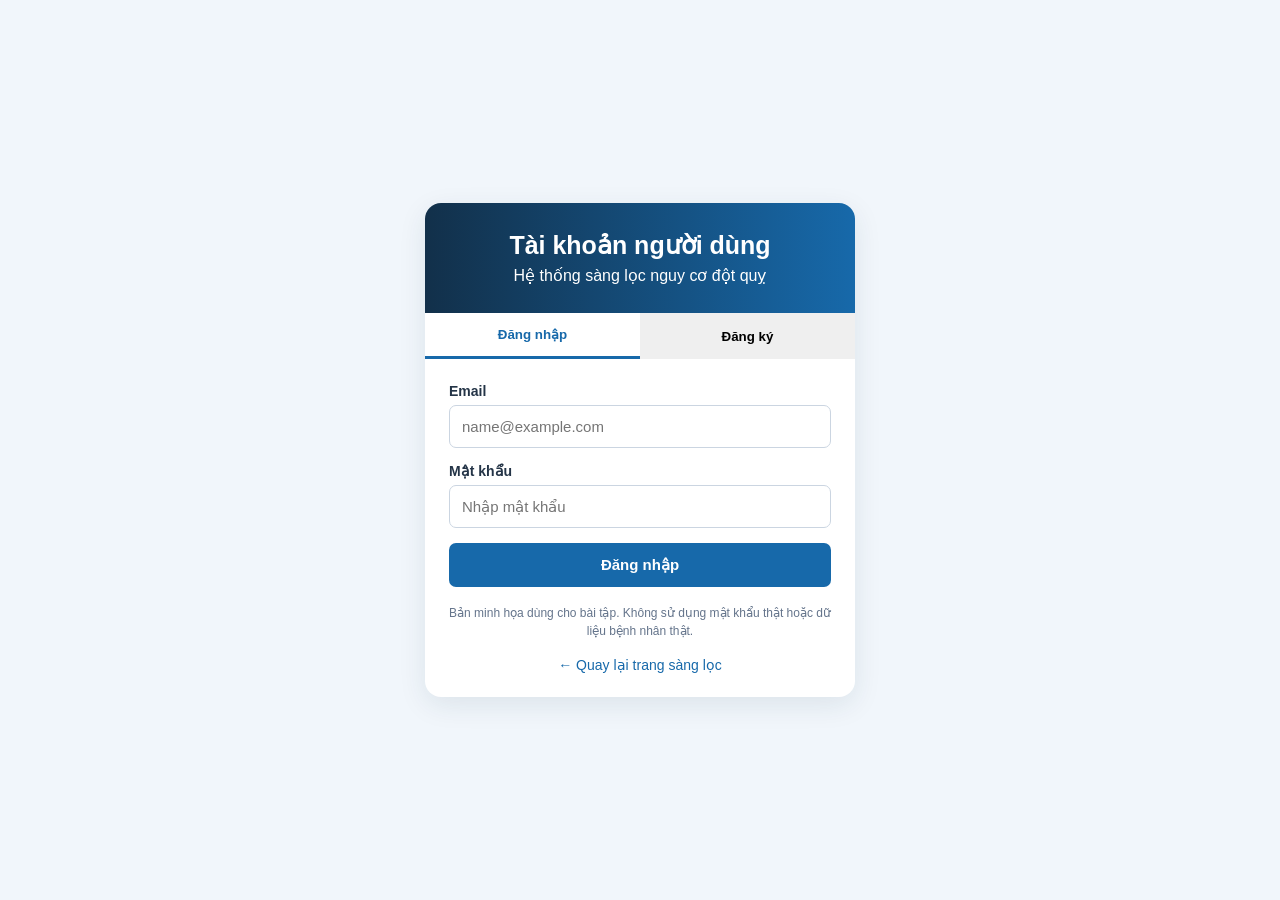
==== frontend/DANGKY DANGNHAP.HTML @ a81690df "update frontend and requirements files" ====
<!DOCTYPE html>
<html lang="vi">
<head>
    <meta charset="UTF-8">
    <meta name="viewport" content="width=device-width, initial-scale=1.0">
    <title>Đăng nhập / Đăng ký</title>

    <style>
        * {
            box-sizing: border-box;
            margin: 0;
            padding: 0;
        }

        body {
            font-family: Arial, sans-serif;
            background: #f1f6fb;
            color: #243447;
            min-height: 100vh;
            display: flex;
            justify-content: center;
            align-items: center;
            padding: 20px;
        }

        .auth {
            width: 100%;
            max-width: 430px;
            background: white;
            border-radius: 16px;
            box-shadow: 0 8px 28px #12304a18;
            overflow: hidden;
        }

        .top {
            background: linear-gradient(to right, #12304a, #1769aa);
            color: white;
            text-align: center;
            padding: 28px 20px;
        }

        .top h1 {
            font-size: 25px;
            margin-bottom: 6px;
        }

        .tabs {
            display: flex;
            background: #edf3f8;
        }

        .tabs button {
            width: 50%;
            padding: 14px;
            border: none;
            cursor: pointer;
            font-weight: bold;
        }

        .tabs button.active {
            background: white;
            color: #1769aa;
            border-bottom: 3px solid #1769aa;
        }

        .content {
            padding: 24px;
        }

        .field {
            margin-bottom: 15px;
        }

        .field label {
            display: block;
            font-size: 14px;
            font-weight: bold;
            margin-bottom: 6px;
        }

        .field input {
            width: 100%;
            padding: 12px;
            border: 1px solid #cbd5e1;
            border-radius: 7px;
            font-size: 15px;
        }

        .submit {
            width: 100%;
            border: none;
            border-radius: 7px;
            background: #1769aa;
            color: white;
            padding: 13px;
            font-size: 15px;
            font-weight: bold;
            cursor: pointer;
        }

        .submit:hover {
            background: #12578e;
        }

        .message {
            display: none;
            padding: 11px;
            border-radius: 7px;
            margin-bottom: 14px;
            font-size: 14px;
        }

        .message.show {
            display: block;
        }

        .success {
            background: #ecfdf3;
            color: #166534;
        }

        .error {
            background: #fff0f0;
            color: #a11;
        }

        .muted {
            text-align: center;
            font-size: 12px;
            color: #64748b;
            margin-top: 17px;
            line-height: 1.5;
        }

        .back {
            display: block;
            text-align: center;
            margin-top: 17px;
            color: #1769aa;
            text-decoration: none;
            font-size: 14px;
        }

        .hidden {
            display: none;
        }
    </style>
</head>

<body>

<div class="auth">

    <div class="top">
        <h1>Tài khoản người dùng</h1>
        <p>Hệ thống sàng lọc nguy cơ đột quỵ</p>
    </div>

    <div class="tabs">
        <button id="loginTab" class="active" type="button">
            Đăng nhập
        </button>

        <button id="registerTab" type="button">
            Đăng ký
        </button>
    </div>

    <div class="content">

        <div id="message" class="message"></div>

        <!-- FORM ĐĂNG NHẬP -->
        <form id="loginForm">
            <div class="field">
                <label for="loginEmail">Email</label>
                <input id="loginEmail" type="email"
                       placeholder="name@example.com" required>
            </div>

            <div class="field">
                <label for="loginPassword">Mật khẩu</label>
                <input id="loginPassword" type="password"
                       placeholder="Nhập mật khẩu"
                       minlength="6" required>
            </div>

            <button class="submit" type="submit">
                Đăng nhập
            </button>
        </form>

        <!-- FORM ĐĂNG KÝ -->
        <form id="registerForm" class="hidden">
            <div class="field">
                <label for="fullName">Họ và tên</label>
                <input id="fullName" type="text"
                       placeholder="Nguyễn Văn A" required>
            </div>

            <div class="field">
                <label for="registerEmail">Email</label>
                <input id="registerEmail" type="email"
                       placeholder="name@example.com" required>
            </div>

            <div class="field">
                <label for="registerPassword">Mật khẩu</label>
                <input id="registerPassword" type="password"
                       placeholder="Tạo mật khẩu"
                       minlength="6" required>
            </div>

            <div class="field">
                <label for="confirmPassword">Nhập lại mật khẩu</label>
                <input id="confirmPassword" type="password"
                       placeholder="Nhập lại mật khẩu"
                       minlength="6" required>
            </div>

            <button class="submit" type="submit">
                Tạo tài khoản
            </button>
        </form>

        <p class="muted">
            Bản minh họa dùng cho bài tập.
            Không sử dụng mật khẩu thật hoặc dữ liệu bệnh nhân thật.
        </p>

        <a class="back" href="stroke_screening.html">
            ← Quay lại trang sàng lọc
        </a>

    </div>
</div>

<script>
    const loginTab = document.getElementById("loginTab");
    const registerTab = document.getElementById("registerTab");
    const loginForm = document.getElementById("loginForm");
    const registerForm = document.getElementById("registerForm");
    const message = document.getElementById("message");

    // Chuyển đổi giữa đăng nhập và đăng ký
    function setMode(mode) {
        const isLogin = mode === "login";

        loginForm.classList.toggle("hidden", !isLogin);
        registerForm.classList.toggle("hidden", isLogin);

        loginTab.classList.toggle("active", isLogin);
        registerTab.classList.toggle("active", !isLogin);

        message.className = "message";
    }

    function showMessage(text, type) {
        message.textContent = text;
        message.className = "message show " + type;
    }

    loginTab.addEventListener("click", function() {
        setMode("login");
    });

    registerTab.addEventListener("click", function() {
        setMode("register");
    });

    // Đọc tài khoản mẫu từ trình duyệt
    function getUsers() {
        try {
            return JSON.parse(
                localStorage.getItem("demoUsers") || "[]"
            );
        } catch {
            return [];
        }
    }

    // Xử lý đăng ký
    registerForm.addEventListener("submit", function(event) {
        event.preventDefault();

        const name = document.getElementById("fullName").value.trim();
        const email = document.getElementById("registerEmail")
            .value.trim().toLowerCase();
        const password = document.getElementById("registerPassword").value;
        const confirm = document.getElementById("confirmPassword").value;

        if (password !== confirm) {
            showMessage("Mật khẩu nhập lại không khớp.", "error");
            return;
        }

        const users = getUsers();

        if (users.some(user => user.email === email)) {
            showMessage("Email này đã được đăng ký.", "error");
            return;
        }

        users.push({
            name: name,
            email: email,
            password: password
        });

        localStorage.setItem("demoUsers", JSON.stringify(users));

        registerForm.reset();
        document.getElementById("loginEmail").value = email;

        setMode("login");
        showMessage(
            "Đăng ký minh họa thành công. Bạn có thể đăng nhập.",
            "success"
        );
    });

    // Xử lý đăng nhập
    loginForm.addEventListener("submit", function(event) {
        event.preventDefault();

        const email = document.getElementById("loginEmail")
            .value.trim().toLowerCase();
        const password = document.getElementById("loginPassword").value;

        const user = getUsers().find(function(item) {
            return item.email === email && item.password === password;
        });

        if (!user) {
            showMessage(
                "Email hoặc mật khẩu không đúng, hoặc chưa đăng ký.",
                "error"
            );
            return;
        }

        showMessage(
            "Đăng nhập thành công. Xin chào " + user.name + "!",
            "success"
        );
    });
</script>

</body>
</html>
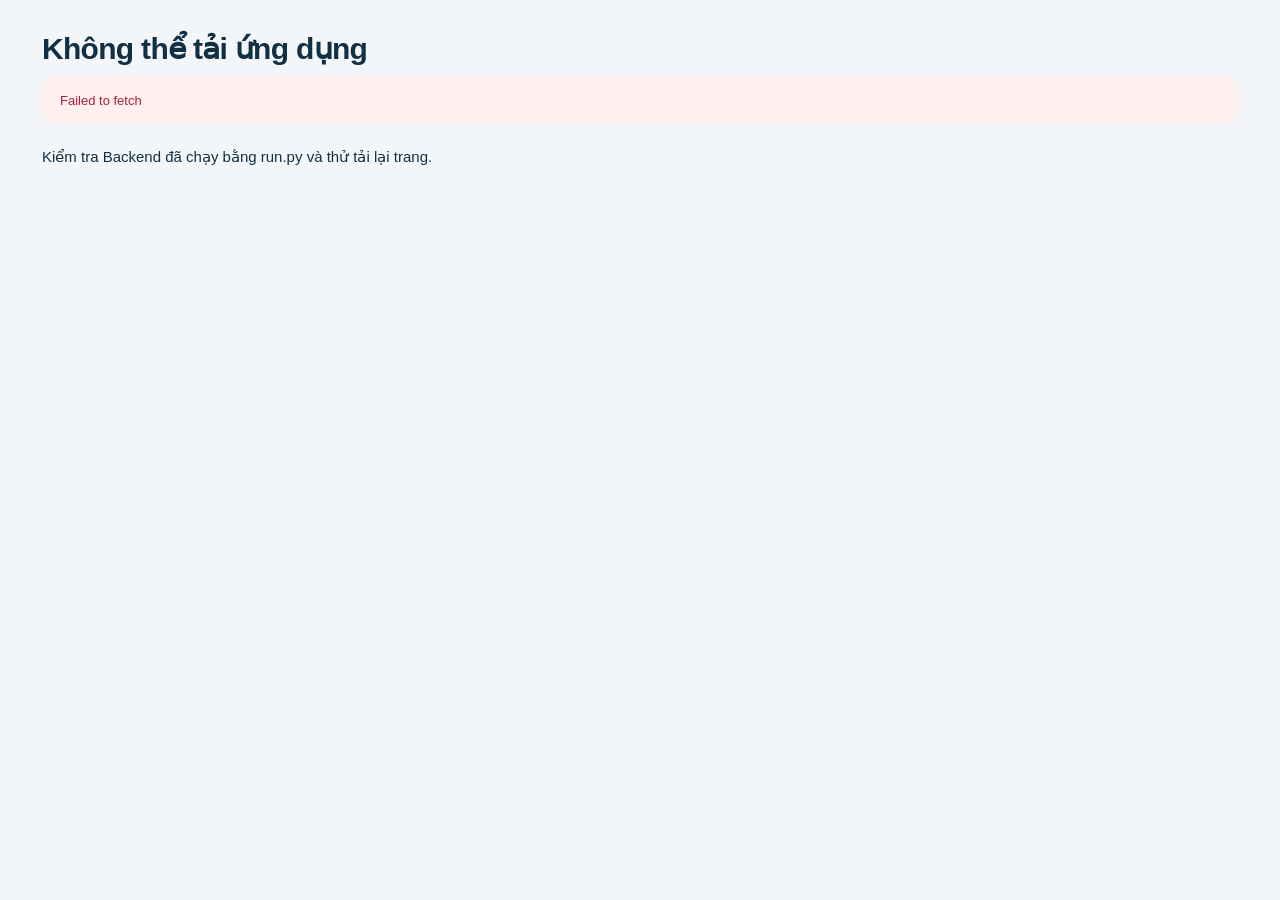
==== commit 797ba948: "Finish model with full of doctor and admin function" ====
--- a/frontend/DANGKY DANGNHAP.HTML
+++ b/frontend/DANGKY DANGNHAP.HTML
@@ -1,351 +1 @@
-
-<!DOCTYPE html>
-<html lang="vi">
-<head>
-    <meta charset="UTF-8">
-    <meta name="viewport" content="width=device-width, initial-scale=1.0">
-    <title>Đăng nhập / Đăng ký</title>
-
-    <style>
-        * {
-            box-sizing: border-box;
-            margin: 0;
-            padding: 0;
-        }
-
-        body {
-            font-family: Arial, sans-serif;
-            background: #f1f6fb;
-            color: #243447;
-            min-height: 100vh;
-            display: flex;
-            justify-content: center;
-            align-items: center;
-            padding: 20px;
-        }
-
-        .auth {
-            width: 100%;
-            max-width: 430px;
-            background: white;
-            border-radius: 16px;
-            box-shadow: 0 8px 28px #12304a18;
-            overflow: hidden;
-        }
-
-        .top {
-            background: linear-gradient(to right, #12304a, #1769aa);
-            color: white;
-            text-align: center;
-            padding: 28px 20px;
-        }
-
-        .top h1 {
-            font-size: 25px;
-            margin-bottom: 6px;
-        }
-
-        .tabs {
-            display: flex;
-            background: #edf3f8;
-        }
-
-        .tabs button {
-            width: 50%;
-            padding: 14px;
-            border: none;
-            cursor: pointer;
-            font-weight: bold;
-        }
-
-        .tabs button.active {
-            background: white;
-            color: #1769aa;
-            border-bottom: 3px solid #1769aa;
-        }
-
-        .content {
-            padding: 24px;
-        }
-
-        .field {
-            margin-bottom: 15px;
-        }
-
-        .field label {
-            display: block;
-            font-size: 14px;
-            font-weight: bold;
-            margin-bottom: 6px;
-        }
-
-        .field input {
-            width: 100%;
-            padding: 12px;
-            border: 1px solid #cbd5e1;
-            border-radius: 7px;
-            font-size: 15px;
-        }
-
-        .submit {
-            width: 100%;
-            border: none;
-            border-radius: 7px;
-            background: #1769aa;
-            color: white;
-            padding: 13px;
-            font-size: 15px;
-            font-weight: bold;
-            cursor: pointer;
-        }
-
-        .submit:hover {
-            background: #12578e;
-        }
-
-        .message {
-            display: none;
-            padding: 11px;
-            border-radius: 7px;
-            margin-bottom: 14px;
-            font-size: 14px;
-        }
-
-        .message.show {
-            display: block;
-        }
-
-        .success {
-            background: #ecfdf3;
-            color: #166534;
-        }
-
-        .error {
-            background: #fff0f0;
-            color: #a11;
-        }
-
-        .muted {
-            text-align: center;
-            font-size: 12px;
-            color: #64748b;
-            margin-top: 17px;
-            line-height: 1.5;
-        }
-
-        .back {
-            display: block;
-            text-align: center;
-            margin-top: 17px;
-            color: #1769aa;
-            text-decoration: none;
-            font-size: 14px;
-        }
-
-        .hidden {
-            display: none;
-        }
-    </style>
-</head>
-
-<body>
-
-<div class="auth">
-
-    <div class="top">
-        <h1>Tài khoản người dùng</h1>
-        <p>Hệ thống sàng lọc nguy cơ đột quỵ</p>
-    </div>
-
-    <div class="tabs">
-        <button id="loginTab" class="active" type="button">
-            Đăng nhập
-        </button>
-
-        <button id="registerTab" type="button">
-            Đăng ký
-        </button>
-    </div>
-
-    <div class="content">
-
-        <div id="message" class="message"></div>
-
-        <!-- FORM ĐĂNG NHẬP -->
-        <form id="loginForm">
-            <div class="field">
-                <label for="loginEmail">Email</label>
-                <input id="loginEmail" type="email"
-                       placeholder="name@example.com" required>
-            </div>
-
-            <div class="field">
-                <label for="loginPassword">Mật khẩu</label>
-                <input id="loginPassword" type="password"
-                       placeholder="Nhập mật khẩu"
-                       minlength="6" required>
-            </div>
-
-            <button class="submit" type="submit">
-                Đăng nhập
-            </button>
-        </form>
-
-        <!-- FORM ĐĂNG KÝ -->
-        <form id="registerForm" class="hidden">
-            <div class="field">
-                <label for="fullName">Họ và tên</label>
-                <input id="fullName" type="text"
-                       placeholder="Nguyễn Văn A" required>
-            </div>
-
-            <div class="field">
-                <label for="registerEmail">Email</label>
-                <input id="registerEmail" type="email"
-                       placeholder="name@example.com" required>
-            </div>
-
-            <div class="field">
-                <label for="registerPassword">Mật khẩu</label>
-                <input id="registerPassword" type="password"
-                       placeholder="Tạo mật khẩu"
-                       minlength="6" required>
-            </div>
-
-            <div class="field">
-                <label for="confirmPassword">Nhập lại mật khẩu</label>
-                <input id="confirmPassword" type="password"
-                       placeholder="Nhập lại mật khẩu"
-                       minlength="6" required>
-            </div>
-
-            <button class="submit" type="submit">
-                Tạo tài khoản
-            </button>
-        </form>
-
-        <p class="muted">
-            Bản minh họa dùng cho bài tập.
-            Không sử dụng mật khẩu thật hoặc dữ liệu bệnh nhân thật.
-        </p>
-
-        <a class="back" href="stroke_screening.html">
-            ← Quay lại trang sàng lọc
-        </a>
-
-    </div>
-</div>
-
-<script>
-    const loginTab = document.getElementById("loginTab");
-    const registerTab = document.getElementById("registerTab");
-    const loginForm = document.getElementById("loginForm");
-    const registerForm = document.getElementById("registerForm");
-    const message = document.getElementById("message");
-
-    // Chuyển đổi giữa đăng nhập và đăng ký
-    function setMode(mode) {
-        const isLogin = mode === "login";
-
-        loginForm.classList.toggle("hidden", !isLogin);
-        registerForm.classList.toggle("hidden", isLogin);
-
-        loginTab.classList.toggle("active", isLogin);
-        registerTab.classList.toggle("active", !isLogin);
-
-        message.className = "message";
-    }
-
-    function showMessage(text, type) {
-        message.textContent = text;
-        message.className = "message show " + type;
-    }
-
-    loginTab.addEventListener("click", function() {
-        setMode("login");
-    });
-
-    registerTab.addEventListener("click", function() {
-        setMode("register");
-    });
-
-    // Đọc tài khoản mẫu từ trình duyệt
-    function getUsers() {
-        try {
-            return JSON.parse(
-                localStorage.getItem("demoUsers") || "[]"
-            );
-        } catch {
-            return [];
-        }
-    }
-
-    // Xử lý đăng ký
-    registerForm.addEventListener("submit", function(event) {
-        event.preventDefault();
-
-        const name = document.getElementById("fullName").value.trim();
-        const email = document.getElementById("registerEmail")
-            .value.trim().toLowerCase();
-        const password = document.getElementById("registerPassword").value;
-        const confirm = document.getElementById("confirmPassword").value;
-
-        if (password !== confirm) {
-            showMessage("Mật khẩu nhập lại không khớp.", "error");
-            return;
-        }
-
-        const users = getUsers();
-
-        if (users.some(user => user.email === email)) {
-            showMessage("Email này đã được đăng ký.", "error");
-            return;
-        }
-
-        users.push({
-            name: name,
-            email: email,
-            password: password
-        });
-
-        localStorage.setItem("demoUsers", JSON.stringify(users));
-
-        registerForm.reset();
-        document.getElementById("loginEmail").value = email;
-
-        setMode("login");
-        showMessage(
-            "Đăng ký minh họa thành công. Bạn có thể đăng nhập.",
-            "success"
-        );
-    });
-
-    // Xử lý đăng nhập
-    loginForm.addEventListener("submit", function(event) {
-        event.preventDefault();
-
-        const email = document.getElementById("loginEmail")
-            .value.trim().toLowerCase();
-        const password = document.getElementById("loginPassword").value;
-
-        const user = getUsers().find(function(item) {
-            return item.email === email && item.password === password;
-        });
-
-        if (!user) {
-            showMessage(
-                "Email hoặc mật khẩu không đúng, hoặc chưa đăng ký.",
-                "error"
-            );
-            return;
-        }
-
-        showMessage(
-            "Đăng nhập thành công. Xin chào " + user.name + "!",
-            "success"
-        );
-    });
-</script>
-
-</body>
-</html>
+<!doctype html><html lang="vi"><head><meta charset="utf-8"><meta name="viewport" content="width=device-width, initial-scale=1"><title>Đăng nhập · StrokeCare</title><link rel="stylesheet" href="app.css"><script defer src="app.js"></script></head><body data-page="auth"><div id="app"><p class="empty">Đang tải StrokeCare…</p></div></body></html>
--- a/frontend/app.css
+++ b/frontend/app.css
@@ -0,0 +1 @@
+*{box-sizing:border-box} :root{--navy:#123044;--teal:#087f8c;--mint:#e3f4ef;--bg:#f3f6f8;--line:#e0e7ed;--muted:#627887}body{margin:0;font:15px/1.6 "Segoe UI",Arial,sans-serif;color:var(--navy);background:var(--bg)}button,input,select{font:inherit}button,a,input,select{outline-offset:4px}button{cursor:pointer;border:0;border-radius:9px;padding:11px 17px;background:var(--teal);color:white;font-weight:600;transition:.15s}button:hover{filter:brightness(.93)}button:disabled{opacity:.55;cursor:wait}a{color:var(--teal);text-decoration:none}.secondary{color:var(--navy);background:#eaf0f4}.danger{color:#b42339;background:#ffe9ee}.small{padding:6px 10px;font-size:13px}input,select{border:1px solid #cdd9e1;border-radius:8px;width:100%;padding:11px 12px;background:white;color:var(--navy)}input:focus,select:focus{border-color:var(--teal);box-shadow:0 0 0 3px #087f8c15}label{display:block;font-size:13px;font-weight:600;margin-bottom:7px}.field{margin-bottom:17px}.hint,.muted{color:var(--muted);font-size:13px}h1,h2,h3,p{margin-top:0}h1{font-size:30px;line-height:1.25;letter-spacing:-.7px;margin-bottom:9px}h2{font-size:19px;margin-bottom:18px}h3{font-size:15px}.eyebrow{text-transform:uppercase;letter-spacing:2px;font-size:11px;font-weight:700;color:var(--teal)}.layout{display:grid;grid-template-columns:240px 1fr;min-height:100vh}.sidebar{background:#123044;color:#dce9ef;padding:30px 20px;display:flex;flex-direction:column;position:sticky;top:0;height:100vh}.brand{font-size:24px;font-weight:750;letter-spacing:-1px;display:flex;align-items:center;gap:10px}.mark{background:#1aa393;color:white;display:inline-grid;place-items:center;width:35px;height:35px;border-radius:11px}.sidebar .subtitle{font-size:11px;color:#9ab9c8;margin:5px 0 35px 45px}.sidebar nav a{display:block;color:#bdd0dc;padding:12px 14px;border-radius:9px;margin:5px 0;font-size:14px}.sidebar nav a.active,.sidebar nav a:hover{background:#254a5e;color:white}.profile{margin-top:auto;border-top:1px solid #365263;padding-top:20px}.profile strong{display:block;font-size:14px}.profile small{color:#9ab9c8}.profile button{width:100%;margin-top:14px;background:#284c60}.main{min-width:0;padding:30px 42px;max-width:1600px;width:100%}.topbar{display:flex;justify-content:space-between;align-items:center;margin-bottom:35px;font-size:13px;color:var(--muted)}.pill{display:inline-flex;padding:4px 10px;background:var(--mint);color:#12684f;border-radius:20px;font-size:12px;font-weight:600}.pagehead{display:flex;justify-content:space-between;gap:15px;align-items:center;margin-bottom:25px}.card{background:white;border:1px solid var(--line);border-radius:15px;padding:25px;margin-bottom:22px;box-shadow:0 4px 18px #17324603}.grid{display:grid;grid-template-columns:1fr 1fr;gap:18px}.columns{display:grid;grid-template-columns:minmax(0,1.3fr) minmax(300px,.85fr);gap:24px}.stats{display:grid;grid-template-columns:repeat(4,1fr);gap:17px;margin-bottom:24px}.stat{padding:21px;border-radius:13px;background:white;border:1px solid var(--line)}.stat strong{display:block;font-size:29px;margin-top:7px;letter-spacing:-1px}.stat span{color:var(--muted);font-size:13px}.toolbar{display:flex;align-items:center;gap:10px;flex-wrap:wrap;margin-bottom:18px}.toolbar input{flex:1;min-width:180px}.toolbar select{width:auto}.table-wrap{overflow:auto}table{border-collapse:collapse;width:100%;white-space:nowrap;font-size:13px}th{text-transform:uppercase;font-size:10px;letter-spacing:1px;color:#708594;background:#f7fafb}td,th{padding:13px 12px;border-bottom:1px solid var(--line);text-align:left}td button{margin:2px}td select{width:110px;padding:6px}.badge-high{background:#fff0ed;color:#b34c35}.badge-medium{background:#fff5d9;color:#91640c}.badge-low{background:#e5f5ef;color:#1c7759}.notice{padding:14px 18px;border-radius:9px;background:#eaf4f8;color:#315e73;font-size:13px;margin-bottom:20px}.notice.error{background:#fff0f0;color:#a72238}.notice.success{background:#e6f6ee;color:#1c704b}.empty{text-align:center;padding:42px 15px;color:var(--muted)}.empty .symbol{font-size:32px;color:#78afa9}.risk-number{font-size:56px;letter-spacing:-3px;font-weight:700;line-height:1.3}.risk-track{height:10px;background:#edf2f5;border-radius:10px;margin:15px 0 22px;overflow:hidden}.risk-track div{height:100%;background:var(--teal)}.shap-item{font-size:12px;margin:14px 0}.shap-item header{display:flex;justify-content:space-between;margin-bottom:5px}.shap-track{background:#f0f4f6;height:7px;border-radius:6px;overflow:hidden}.shap-track div{height:100%;background:#d97761}.footnote{font-size:12px;color:#69818e;border-top:1px solid var(--line);padding:22px 0}.tabs{display:flex;gap:5px;padding:5px;border-radius:10px;background:#edf2f5;margin-bottom:25px}.tabs button{flex:1;color:#607b8d;background:transparent}.tabs button.active{background:white;color:var(--navy);box-shadow:0 2px 5px #12304412}.auth{display:grid;grid-template-columns:1fr 1fr;min-height:100vh}.auth-art{background:#123044;padding:55px 65px;color:white;display:flex;flex-direction:column;justify-content:space-between;overflow:hidden}.auth-art .hero{max-width:480px;margin:55px 0}.auth-art h1{font-size:46px;letter-spacing:-1.5px;line-height:1.2}.auth-art p{color:#aecad7;font-size:16px}.auth-art .eyebrow{color:#63d1bd}.auth-form{display:flex;align-items:center;justify-content:center;padding:35px}.auth-box{width:100%;max-width:440px}.demo-grid{display:grid;grid-template-columns:repeat(3,1fr);gap:8px}.demo-grid button{font-size:12px;padding:12px 8px;border:1px solid var(--line);background:white;color:var(--navy)}.art-chart{display:flex;align-items:flex-end;gap:13px;height:140px;padding:25px;background:#ffffff08;border:1px solid #ffffff14;border-radius:15px}.art-chart i{background:#42b8a5;border-radius:5px 5px 0 0;flex:1}.chart{width:100%;height:220px}details{margin:15px 0}summary{cursor:pointer;font-weight:600}code{font-size:12px}pre{white-space:pre-wrap;overflow-wrap:anywhere}#status:empty{display:none}[hidden]{display:none!important}@media(max-width:1000px){.main{padding:25px}.columns{grid-template-columns:1fr}.stats{grid-template-columns:repeat(2,1fr)}.auth-art{padding:40px}.auth-art h1{font-size:36px}}@media(max-width:700px){.layout{grid-template-columns:1fr}.sidebar{position:static;height:auto;padding:18px}.sidebar .subtitle{display:none}.sidebar nav{display:flex;flex-wrap:wrap;margin-top:15px}.sidebar nav a{padding:8px;font-size:12px}.profile{display:none}.main{padding:20px}.grid{grid-template-columns:1fr;gap:0}.pagehead{display:block}h1{font-size:26px}.auth{grid-template-columns:1fr}.auth-art{padding:25px}.auth-art .hero,.auth-art footer,.art-chart{display:none}.auth-form{padding:28px 20px}.stats{gap:10px}.stat{padding:15px}.topbar{margin-bottom:20px}}@media print{.sidebar,.topbar,button,.toolbar{display:none!important}.layout,.columns{display:block}.main{padding:0}.card{break-inside:avoid;box-shadow:none}.footnote{color:#444}}
